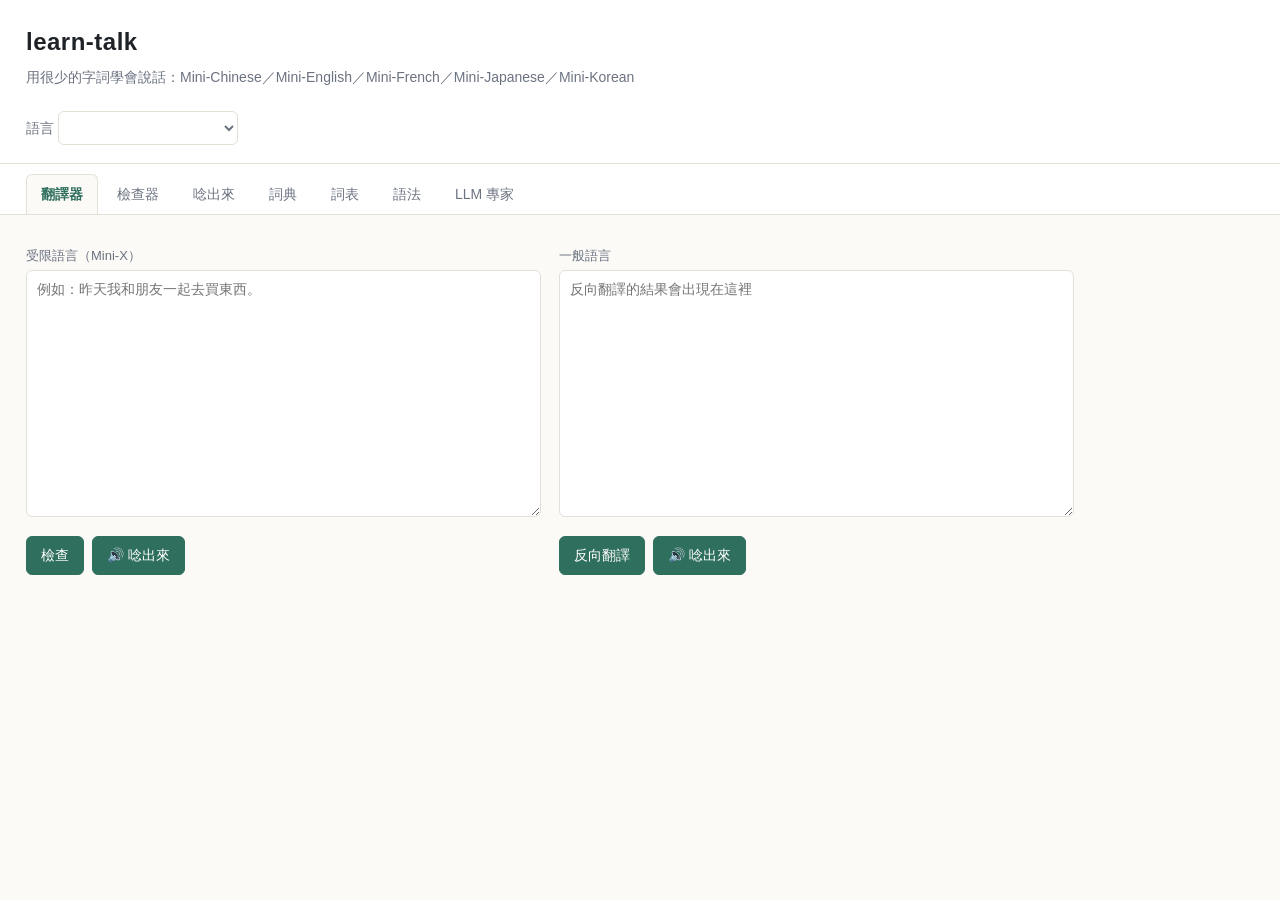
==== core/web/index.html @ b0dce5b9 "v0.2" ====
<!DOCTYPE html>
<html lang="zh-Hant">
<head>
<meta charset="utf-8">
<meta name="viewport" content="width=device-width, initial-scale=1">
<title>learn-talk：各國小字集語言</title>
<link rel="stylesheet" href="style.css">
</head>
<body>
<header>
  <h1>learn-talk</h1>
  <p class="sub">用很少的字詞學會說話：Mini-Chinese／Mini-English／Mini-French／Mini-Japanese／Mini-Korean</p>
  <div class="langbar">
    <label>語言
      <select id="lang"></select>
    </label>
    <span id="langinfo" class="langinfo"></span>
  </div>
</header>

<nav class="tabs">
  <button class="tab active" data-tab="translate">翻譯器</button>
  <button class="tab" data-tab="check">檢查器</button>
  <button class="tab" data-tab="speak">唸出來</button>
  <button class="tab" data-tab="lexicon">詞典</button>
  <button class="tab" data-tab="words">詞表</button>
  <button class="tab" data-tab="rules">語法</button>
  <button class="tab" data-tab="expert">LLM 專家</button>
</nav>

<main>
  <!-- 翻譯器 -->
  <section id="tab-translate" class="panel active">
    <div class="row">
      <div class="col">
        <label>受限語言（Mini-X）</label>
        <textarea id="tr-in" rows="10" placeholder="例如：昨天我和朋友一起去買東西。"></textarea>
        <div class="btnrow">
          <button id="tr-check" class="btn">檢查</button>
          <button id="tr-speak" class="btn">🔊 唸出來</button>
        </div>
      </div>
      <div class="col">
        <label>一般語言</label>
        <textarea id="tr-out" rows="10" readonly placeholder="反向翻譯的結果會出現在這裡"></textarea>
        <div class="btnrow">
          <button id="tr-rev" class="btn">反向翻譯</button>
          <button id="tr-out-speak" class="btn">🔊 唸出來</button>
        </div>
      </div>
    </div>
    <div id="tr-result" class="result"></div>
  </section>

  <!-- 檢查器 -->
  <section id="tab-check" class="panel">
    <label>貼一段文字，看它是不是合法的受限語言</label>
    <textarea id="ck-in" rows="8" placeholder="把 Mini-X 的文字貼在這裡"></textarea>
    <div class="btnrow">
      <button id="ck-go" class="btn">檢查</button>
      <button id="ck-file" class="btn">讀檔案</button>
      <input type="file" id="ck-file-input" accept=".txt,.md" hidden>
      <button id="ck-speak" class="btn">🔊 唸出來</button>
    </div>
    <div id="ck-result" class="result"></div>
  </section>

  <!-- 唸出來 -->
  <section id="tab-speak" class="panel">
    <h2>唸出來（文字轉語音）</h2>
    <p class="hint">
      兩種方式：<b>瀏覽器語音</b>（免金鑰、離線可用）與
      <b>伺服器語音</b>（edge-tts，音色較自然，需要本機有 edge-tts）。
    </p>
    <label>要唸的文字</label>
    <textarea id="sp-in" rows="8" placeholder="貼上任何段落"></textarea>
    <div class="btnrow">
      <button id="sp-browser" class="btn">🔊 瀏覽器唸</button>
      <button id="sp-server" class="btn">🔊 伺服器唸（mp3）</button>
      <button id="sp-stop" class="btn">⏹ 停止</button>
      <label class="inline"><input type="range" id="sp-rate" min="0.5" max="1.5" step="0.1" value="1"> 速度</label>
    </div>
    <p class="hint" id="sp-voices"></p>
    <audio id="sp-audio" controls></audio>
    <div class="row2">
      <div class="col">
        <label>中文拼音</label>
        <div id="sp-pinyin" class="pinyin"></div>
      </div>
    </div>
  </section>

  <!-- 詞典 -->
  <section id="tab-lexicon" class="panel">
    <label>查一個詞，看它在受限語言怎麼說</label>
    <div class="btnrow">
      <input type="text" id="lx-q" placeholder="輸入詞（中／英／法／日／韓）">
      <button id="lx-go" class="btn">查</button>
    </div>
    <div id="lx-result" class="result"></div>
  </section>

  <!-- 詞表 -->
  <section id="tab-words" class="panel">
    <div class="btnrow">
      <input type="text" id="wd-q" placeholder="搜尋">
      <select id="wd-cat"><option value="">全部類別</option></select>
      <select id="wd-lv">
        <option value="">全部</option>
        <option value="C">核心層</option>
        <option value="E">擴充層</option>
      </select>
      <button id="wd-speak" class="btn">🔊 唸這一列</button>
    </div>
    <div id="wd-count" class="hint"></div>
    <div id="wd-result" class="words"></div>
  </section>

  <!-- 語法 -->
  <section id="tab-rules" class="panel">
    <h2 id="rules-title">語法規則</h2>
    <div id="rules" class="rules"></div>
  </section>

  <!-- 專家 -->
  <section id="tab-expert" class="panel">
    <div class="btnrow">
      <select id="ex-provider">
        <option value="nvidia">NVIDIA（GLM 5.3 Flash）</option>
        <option value="minimax">MiniMax（M3.1 Flash）</option>
      </select>
      <button id="ex-clear" class="btn">清除對話</button>
    </div>
    <div id="ex-chat" class="chat"></div>
    <div class="btnrow">
      <textarea id="ex-in" rows="3" placeholder="問問題，或請它把中文翻成 Mini-X"></textarea>
      <button id="ex-go" class="btn">送出</button>
    </div>
  </section>
</main>

<script src="data.js"></script>
<script src="app.js"></script>
</body>
</html>
---- core/web/style.css ----
:root {
  --bg: #fbfaf7;
  --fg: #1f2328;
  --muted: #6b7280;
  --line: #e3e0d8;
  --accent: #2f6f5e;
  --accent2: #8a4b2a;
  --ok: #1f7a4d;
  --err: #b3261e;
  --warn: #8a6100;
  --card: #ffffff;
}

* { box-sizing: border-box; }

body {
  margin: 0;
  font-family: -apple-system, "PingFang TC", "Noto Sans TC", "Helvetica Neue", Arial, sans-serif;
  background: var(--bg);
  color: var(--fg);
  line-height: 1.65;
}

header {
  padding: 22px 26px 14px;
  border-bottom: 1px solid var(--line);
  background: var(--card);
}
header h1 { margin: 0; font-size: 24px; letter-spacing: .5px; }
header .sub { margin: 4px 0 12px; color: var(--muted); font-size: 14px; }

.langbar { display: flex; align-items: center; gap: 14px; flex-wrap: wrap; }
.langbar label { font-size: 14px; }
.langinfo { color: var(--muted); font-size: 13px; }

select, input[type=text], textarea {
  font: inherit;
  padding: 7px 10px;
  border: 1px solid var(--line);
  border-radius: 6px;
  background: #fff;
  color: inherit;
}
textarea { width: 100%; resize: vertical; font-family: ui-monospace, "SF Mono", Menlo, monospace; font-size: 14px; }
select { min-width: 180px; }

.tabs {
  display: flex; gap: 4px; padding: 10px 26px 0;
  border-bottom: 1px solid var(--line);
  background: var(--card);
  overflow-x: auto;
}
.tab {
  border: 1px solid transparent;
  border-bottom: none;
  background: none;
  padding: 8px 14px;
  cursor: pointer;
  font: inherit;
  font-size: 14px;
  color: var(--muted);
  border-radius: 6px 6px 0 0;
  white-space: nowrap;
}
.tab:hover { color: var(--fg); }
.tab.active {
  color: var(--accent);
  border-color: var(--line);
  background: var(--bg);
  font-weight: 600;
}

main { padding: 20px 26px 60px; max-width: 1100px; }
.panel { display: none; }
.panel.active { display: block; }

label { display: block; font-size: 13px; color: var(--muted); margin: 10px 0 4px; }
label.inline { display: inline-flex; align-items: center; gap: 6px; margin: 0 0 0 10px; }

.row { display: flex; gap: 18px; flex-wrap: wrap; }
.row2 { display: flex; gap: 18px; flex-wrap: wrap; margin-top: 14px; }
.col { flex: 1 1 320px; min-width: 280px; }

.btnrow { display: flex; gap: 8px; align-items: center; margin-top: 10px; flex-wrap: wrap; }
.btn {
  font: inherit; font-size: 14px;
  padding: 7px 14px;
  border: 1px solid var(--accent);
  background: var(--accent);
  color: #fff;
  border-radius: 6px;
  cursor: pointer;
}
.btn:hover { filter: brightness(1.08); }
.btn.ghost { background: transparent; color: var(--accent); }

.result { margin-top: 16px; font-size: 14px; }
.result .ok { color: var(--ok); font-weight: 600; }
.result .err { color: var(--err); }
.result ul { margin: 6px 0; padding-left: 22px; }
.result li { margin: 3px 0; }
.hint { color: var(--muted); font-size: 13px; }

.words { display: grid; grid-template-columns: repeat(auto-fill, minmax(210px, 1fr)); gap: 8px; margin-top: 12px; }
.wordcard {
  border: 1px solid var(--line); border-radius: 6px; padding: 8px 10px;
  background: var(--card); cursor: pointer;
}
.wordcard:hover { border-color: var(--accent); }
.wordcard .w { font-size: 16px; font-weight: 600; }
.wordcard .g { color: var(--muted); font-size: 13px; }
.wordcard .ex { color: var(--accent2); font-size: 13px; margin-top: 3px; }
.wordcard .lv { float: right; font-size: 11px; color: var(--muted); }

.rules { margin-top: 10px; }
.rule { border-bottom: 1px solid var(--line); padding: 10px 0; }
.rule .r { font-weight: 600; }
.rule .e { color: var(--accent2); font-size: 14px; margin-top: 3px; }

.chat {
  border: 1px solid var(--line); border-radius: 8px; background: var(--card);
  padding: 14px; height: 420px; overflow-y: auto; margin-bottom: 10px;
}
.msg { margin-bottom: 14px; }
.msg .who { font-size: 12px; color: var(--muted); margin-bottom: 3px; }
.msg.user .body { background: #eef4f1; padding: 8px 10px; border-radius: 8px; display: inline-block; }
.msg.assistant .body { white-space: pre-wrap; }
.msg.error .body { color: var(--err); }

.pinyin { display: flex; flex-wrap: wrap; gap: 10px; margin-top: 8px; }
.pinyin span { text-align: center; font-size: 18px; }
.pinyin span small { display: block; font-size: 11px; color: var(--muted); }

audio { width: 100%; margin-top: 12px; max-width: 460px; }
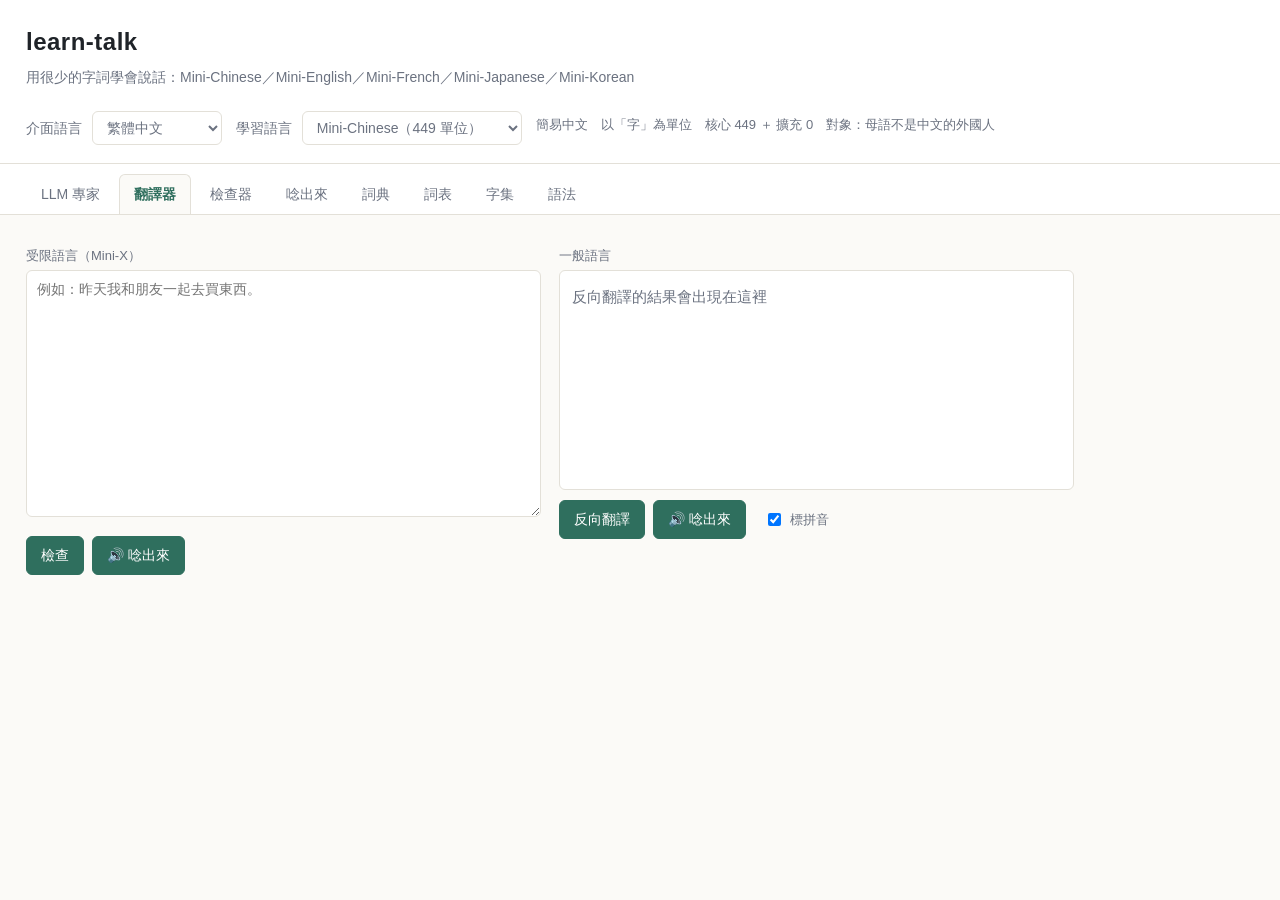
==== commit 44317a89: "add 拼音" ====
--- a/core/web/index.html
+++ b/core/web/index.html
@@ -3,15 +3,24 @@
 <head>
 <meta charset="utf-8">
 <meta name="viewport" content="width=device-width, initial-scale=1">
-<title>learn-talk：各國小字集語言</title>
+<title>learn-talk</title>
 <link rel="stylesheet" href="style.css">
 </head>
 <body>
 <header>
   <h1>learn-talk</h1>
-  <p class="sub">用很少的字詞學會說話：Mini-Chinese／Mini-English／Mini-French／Mini-Japanese／Mini-Korean</p>
+  <p class="sub" data-i18n="sub"></p>
   <div class="langbar">
-    <label>語言
+    <label><span data-i18n="uiLang"></span>
+      <select id="uilang">
+        <option value="zh-Hant">繁體中文</option>
+        <option value="en">English</option>
+        <option value="fr">Français</option>
+        <option value="ja">日本語</option>
+        <option value="ko">한국어</option>
+      </select>
+    </label>
+    <label><span data-i18n="learnLang"></span>
       <select id="lang"></select>
     </label>
     <span id="langinfo" class="langinfo"></span>
@@ -19,33 +28,56 @@
 </header>
 
 <nav class="tabs">
-  <button class="tab active" data-tab="translate">翻譯器</button>
-  <button class="tab" data-tab="check">檢查器</button>
-  <button class="tab" data-tab="speak">唸出來</button>
-  <button class="tab" data-tab="lexicon">詞典</button>
-  <button class="tab" data-tab="words">詞表</button>
-  <button class="tab" data-tab="rules">語法</button>
-  <button class="tab" data-tab="expert">LLM 專家</button>
+  <button class="tab" data-tab="expert" data-i18n="tabExpert"></button>
+  <button class="tab active" data-tab="translate" data-i18n="tabTranslate"></button>
+  <button class="tab" data-tab="check" data-i18n="tabCheck"></button>
+  <button class="tab" data-tab="speak" data-i18n="tabSpeak"></button>
+  <button class="tab" data-tab="lexicon" data-i18n="tabLexicon"></button>
+  <button class="tab" data-tab="words" data-i18n="tabWords"></button>
+  <button class="tab" data-tab="charset" data-i18n="tabCharset"></button>
+  <button class="tab" data-tab="rules" data-i18n="tabRules"></button>
 </nav>
 
 <main>
+  <!-- 專家 -->
+  <section id="tab-expert" class="panel">
+    <div class="btnrow">
+      <select id="ex-mode">
+        <option value="fast" data-i18n="modeFast"></option>
+        <option value="strict" data-i18n="modeStrict"></option>
+      </select>
+      <select id="ex-provider">
+        <option value="minimax" selected>MiniMax（M3.1 Flash）</option>
+        <option value="nvidia">NVIDIA（GLM 5.3 Flash）</option>
+      </select>
+      <label class="inline"><input type="checkbox" id="rom-expert" class="rom-toggle" checked> <span data-i18n="romajiLabel"></span></label>
+      <button id="ex-clear" class="btn" data-i18n="exClear"></button>
+    </div>
+    <div id="ex-chat" class="chat"></div>
+    <div class="btnrow">
+      <textarea id="ex-in" rows="3" data-i18n-ph="exInPh"></textarea>
+      <button id="ex-go" class="btn" data-i18n="btnSend"></button>
+    </div>
+  </section>
+
   <!-- 翻譯器 -->
   <section id="tab-translate" class="panel active">
     <div class="row">
       <div class="col">
-        <label>受限語言（Mini-X）</label>
-        <textarea id="tr-in" rows="10" placeholder="例如：昨天我和朋友一起去買東西。"></textarea>
+        <label data-i18n="trInLabel"></label>
+        <textarea id="tr-in" rows="10" data-i18n-ph="trInPh"></textarea>
         <div class="btnrow">
-          <button id="tr-check" class="btn">檢查</button>
-          <button id="tr-speak" class="btn">🔊 唸出來</button>
+          <button id="tr-check" class="btn" data-i18n="btnCheck"></button>
+          <button id="tr-speak" class="btn" data-i18n="btnSpeak"></button>
         </div>
       </div>
       <div class="col">
-        <label>一般語言</label>
-        <textarea id="tr-out" rows="10" readonly placeholder="反向翻譯的結果會出現在這裡"></textarea>
+        <label data-i18n="trOutLabel"></label>
+        <div id="tr-out" class="outblock"></div>
         <div class="btnrow">
-          <button id="tr-rev" class="btn">反向翻譯</button>
-          <button id="tr-out-speak" class="btn">🔊 唸出來</button>
+          <button id="tr-rev" class="btn" data-i18n="btnReverse"></button>
+          <button id="tr-out-speak" class="btn" data-i18n="btnSpeak"></button>
+          <label class="inline"><input type="checkbox" id="rom-trans" class="rom-toggle" checked> <span data-i18n="romajiLabel"></span></label>
         </div>
       </div>
     </div>
@@ -54,37 +86,34 @@
 
   <!-- 檢查器 -->
   <section id="tab-check" class="panel">
-    <label>貼一段文字，看它是不是合法的受限語言</label>
-    <textarea id="ck-in" rows="8" placeholder="把 Mini-X 的文字貼在這裡"></textarea>
+    <label data-i18n="ckLabel"></label>
+    <textarea id="ck-in" rows="8" data-i18n-ph="ckInPh"></textarea>
     <div class="btnrow">
-      <button id="ck-go" class="btn">檢查</button>
-      <button id="ck-file" class="btn">讀檔案</button>
+      <button id="ck-go" class="btn" data-i18n="btnCheck"></button>
+      <button id="ck-file" class="btn" data-i18n="btnFile"></button>
       <input type="file" id="ck-file-input" accept=".txt,.md" hidden>
-      <button id="ck-speak" class="btn">🔊 唸出來</button>
+      <button id="ck-speak" class="btn" data-i18n="btnSpeak"></button>
     </div>
     <div id="ck-result" class="result"></div>
   </section>
 
   <!-- 唸出來 -->
   <section id="tab-speak" class="panel">
-    <h2>唸出來（文字轉語音）</h2>
-    <p class="hint">
-      兩種方式：<b>瀏覽器語音</b>（免金鑰、離線可用）與
-      <b>伺服器語音</b>（edge-tts，音色較自然，需要本機有 edge-tts）。
-    </p>
-    <label>要唸的文字</label>
-    <textarea id="sp-in" rows="8" placeholder="貼上任何段落"></textarea>
+    <h2 data-i18n="spTitle"></h2>
+    <p class="hint" data-i18n="spHint"></p>
+    <label data-i18n="spTextLabel"></label>
+    <textarea id="sp-in" rows="8" data-i18n-ph="spInPh"></textarea>
     <div class="btnrow">
-      <button id="sp-browser" class="btn">🔊 瀏覽器唸</button>
-      <button id="sp-server" class="btn">🔊 伺服器唸（mp3）</button>
-      <button id="sp-stop" class="btn">⏹ 停止</button>
-      <label class="inline"><input type="range" id="sp-rate" min="0.5" max="1.5" step="0.1" value="1"> 速度</label>
+      <button id="sp-browser" class="btn" data-i18n="spBrowser"></button>
+      <button id="sp-server" class="btn" data-i18n="spServer"></button>
+      <button id="sp-stop" class="btn" data-i18n="spStop"></button>
+      <label class="inline"><span data-i18n="spRate"></span> <input type="range" id="sp-rate" min="0.5" max="1.5" step="0.1" value="1"></label>
     </div>
     <p class="hint" id="sp-voices"></p>
     <audio id="sp-audio" controls></audio>
     <div class="row2">
       <div class="col">
-        <label>中文拼音</label>
+        <label data-i18n="spPinyin"></label>
         <div id="sp-pinyin" class="pinyin"></div>
       </div>
     </div>
@@ -92,10 +121,10 @@
 
   <!-- 詞典 -->
   <section id="tab-lexicon" class="panel">
-    <label>查一個詞，看它在受限語言怎麼說</label>
+    <label data-i18n="lxLabel"></label>
     <div class="btnrow">
-      <input type="text" id="lx-q" placeholder="輸入詞（中／英／法／日／韓）">
-      <button id="lx-go" class="btn">查</button>
+      <input type="text" id="lx-q" data-i18n-ph="lxPh">
+      <button id="lx-go" class="btn" data-i18n="btnLookup"></button>
     </div>
     <div id="lx-result" class="result"></div>
   </section>
@@ -103,40 +132,34 @@
   <!-- 詞表 -->
   <section id="tab-words" class="panel">
     <div class="btnrow">
-      <input type="text" id="wd-q" placeholder="搜尋">
-      <select id="wd-cat"><option value="">全部類別</option></select>
+      <input type="text" id="wd-q" data-i18n-ph="wdPh">
+      <select id="wd-cat"><option value="" data-i18n="wdAllCat"></option></select>
       <select id="wd-lv">
-        <option value="">全部</option>
-        <option value="C">核心層</option>
-        <option value="E">擴充層</option>
+        <option value="" data-i18n="wdAll"></option>
+        <option value="C" data-i18n="wdCore"></option>
+        <option value="E" data-i18n="wdExt"></option>
       </select>
-      <button id="wd-speak" class="btn">🔊 唸這一列</button>
+      <button id="wd-speak" class="btn" data-i18n="btnSpeakRow"></button>
     </div>
     <div id="wd-count" class="hint"></div>
     <div id="wd-result" class="words"></div>
   </section>
 
+  <!-- 字集 -->
+  <section id="tab-charset" class="panel">
+    <div class="btnrow">
+      <span id="cs-count" class="hint"></span>
+      <button id="cs-copy" class="btn ghost" data-i18n="csCopy"></button>
+    </div>
+    <div id="cs-list" class="charset"></div>
+  </section>
+
   <!-- 語法 -->
   <section id="tab-rules" class="panel">
-    <h2 id="rules-title">語法規則</h2>
+    <h2 id="rules-title"></h2>
     <div id="rules" class="rules"></div>
   </section>
 
-  <!-- 專家 -->
-  <section id="tab-expert" class="panel">
-    <div class="btnrow">
-      <select id="ex-provider">
-        <option value="nvidia">NVIDIA（GLM 5.3 Flash）</option>
-        <option value="minimax">MiniMax（M3.1 Flash）</option>
-      </select>
-      <button id="ex-clear" class="btn">清除對話</button>
-    </div>
-    <div id="ex-chat" class="chat"></div>
-    <div class="btnrow">
-      <textarea id="ex-in" rows="3" placeholder="問問題，或請它把中文翻成 Mini-X"></textarea>
-      <button id="ex-go" class="btn">送出</button>
-    </div>
-  </section>
 </main>
 
 <script src="data.js"></script>
--- a/core/web/style.css
+++ b/core/web/style.css
@@ -31,7 +31,10 @@
 
 .langbar { display: flex; align-items: center; gap: 14px; flex-wrap: wrap; }
 .langbar label { font-size: 14px; }
+.langbar label span { margin-right: 6px; }
 .langinfo { color: var(--muted); font-size: 13px; }
+#uilang { min-width: 130px; }
+#lang { min-width: 220px; }
 
 select, input[type=text], textarea {
   font: inherit;
@@ -112,8 +115,7 @@
 .wordcard .ex { color: var(--accent2); font-size: 13px; margin-top: 3px; }
 .wordcard .lv { float: right; font-size: 11px; color: var(--muted); }
 
-.rules { margin-top: 10px; }
-.rule { border-bottom: 1px solid var(--line); padding: 10px 0; }
+.rules { margin-top: 10px; }.rule { border-bottom: 1px solid var(--line); padding: 10px 0; }
 .rule .r { font-weight: 600; }
 .rule .e { color: var(--accent2); font-size: 14px; margin-top: 3px; }
 
@@ -132,3 +134,20 @@
 .pinyin span small { display: block; font-size: 11px; color: var(--muted); }
 
 audio { width: 100%; margin-top: 12px; max-width: 460px; }
+
+/* 字集 */
+.charset .cs-cat { border-bottom: 1px solid var(--line); padding: 10px 0; }
+.charset h3 { margin: 0 0 4px; font-size: 14px; color: var(--accent); }
+.charset p { margin: 0; line-height: 2.3; letter-spacing: .04em; word-break: break-word; }
+.charset .cs-u { cursor: pointer; border-radius: 4px; padding: 1px 2px; }
+.charset .cs-u:hover { background: #eef4f1; color: var(--accent); }
+.charset ruby rt { font-size: 10px; color: var(--muted); }
+
+/* 反向翻譯輸出（可標 ruby） */
+.outblock {
+  border: 1px solid var(--line); border-radius: 6px; background: #fff;
+  padding: 10px 12px; min-height: 220px; max-height: 60vh; overflow-y: auto;
+  white-space: pre-wrap; font-size: 15px; line-height: 2.1; overflow-wrap: anywhere;
+}
+.outblock:empty::before { content: attr(data-ph); color: var(--muted); }
+.outblock ruby rt, .msg .body ruby rt { font-size: 11px; color: var(--muted); }
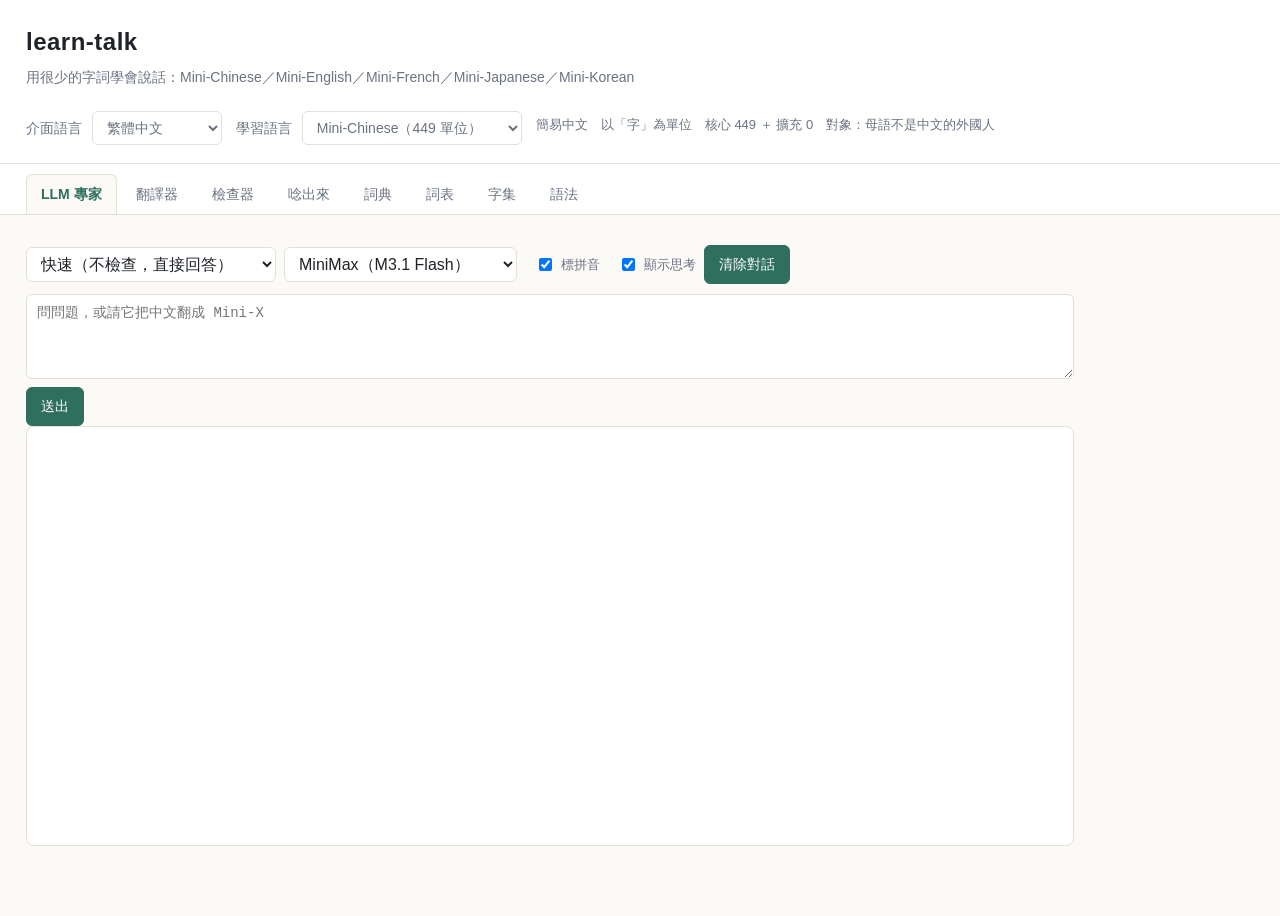
==== commit 4ee53287: "add staticpage/ cloudflare/" ====
--- a/core/web/index.html
+++ b/core/web/index.html
@@ -28,8 +28,8 @@
 </header>
 
 <nav class="tabs">
-  <button class="tab" data-tab="expert" data-i18n="tabExpert"></button>
-  <button class="tab active" data-tab="translate" data-i18n="tabTranslate"></button>
+  <button class="tab active" data-tab="expert" data-i18n="tabExpert"></button>
+  <button class="tab" data-tab="translate" data-i18n="tabTranslate"></button>
   <button class="tab" data-tab="check" data-i18n="tabCheck"></button>
   <button class="tab" data-tab="speak" data-i18n="tabSpeak"></button>
   <button class="tab" data-tab="lexicon" data-i18n="tabLexicon"></button>
@@ -40,7 +40,7 @@
 
 <main>
   <!-- 專家 -->
-  <section id="tab-expert" class="panel">
+  <section id="tab-expert" class="panel active">
     <div class="btnrow">
       <select id="ex-mode">
         <option value="fast" data-i18n="modeFast"></option>
@@ -51,17 +51,18 @@
         <option value="nvidia">NVIDIA（GLM 5.3 Flash）</option>
       </select>
       <label class="inline"><input type="checkbox" id="rom-expert" class="rom-toggle" checked> <span data-i18n="romajiLabel"></span></label>
+      <label class="inline"><input type="checkbox" id="think-toggle" checked> <span data-i18n="thinkLabel"></span></label>
       <button id="ex-clear" class="btn" data-i18n="exClear"></button>
     </div>
-    <div id="ex-chat" class="chat"></div>
     <div class="btnrow">
       <textarea id="ex-in" rows="3" data-i18n-ph="exInPh"></textarea>
       <button id="ex-go" class="btn" data-i18n="btnSend"></button>
     </div>
+    <div id="ex-chat" class="chat"></div>
   </section>
 
   <!-- 翻譯器 -->
-  <section id="tab-translate" class="panel active">
+  <section id="tab-translate" class="panel">
     <div class="row">
       <div class="col">
         <label data-i18n="trInLabel"></label>
@@ -76,6 +77,7 @@
         <div id="tr-out" class="outblock"></div>
         <div class="btnrow">
           <button id="tr-rev" class="btn" data-i18n="btnReverse"></button>
+          <button id="tr-copy" class="btn ghost" data-i18n="copyBtn"></button>
           <button id="tr-out-speak" class="btn" data-i18n="btnSpeak"></button>
           <label class="inline"><input type="checkbox" id="rom-trans" class="rom-toggle" checked> <span data-i18n="romajiLabel"></span></label>
         </div>
--- a/core/web/style.css
+++ b/core/web/style.css
@@ -151,3 +151,22 @@
 }
 .outblock:empty::before { content: attr(data-ph); color: var(--muted); }
 .outblock ruby rt, .msg .body ruby rt { font-size: 11px; color: var(--muted); }
+
+/* 思考過程：灰底＋淡色字體 */
+.msg .think {
+  background: var(--line); border-radius: 8px;
+  padding: 6px 10px; margin-bottom: 8px;
+  color: var(--muted); font-size: 12px;
+}
+.msg .think summary { cursor: pointer; color: var(--muted); }
+.msg .think div {
+  white-space: pre-wrap; max-height: 240px; overflow-y: auto;
+  margin-top: 4px; line-height: 1.6;
+}
+
+/* 複製按鈕（訊息右上角） */
+.msgcopy {
+  float: right; border: 0; background: none; cursor: pointer;
+  color: var(--muted); font-size: 13px; line-height: 1; padding: 0 2px;
+}
+.msgcopy:hover { color: var(--accent); }
